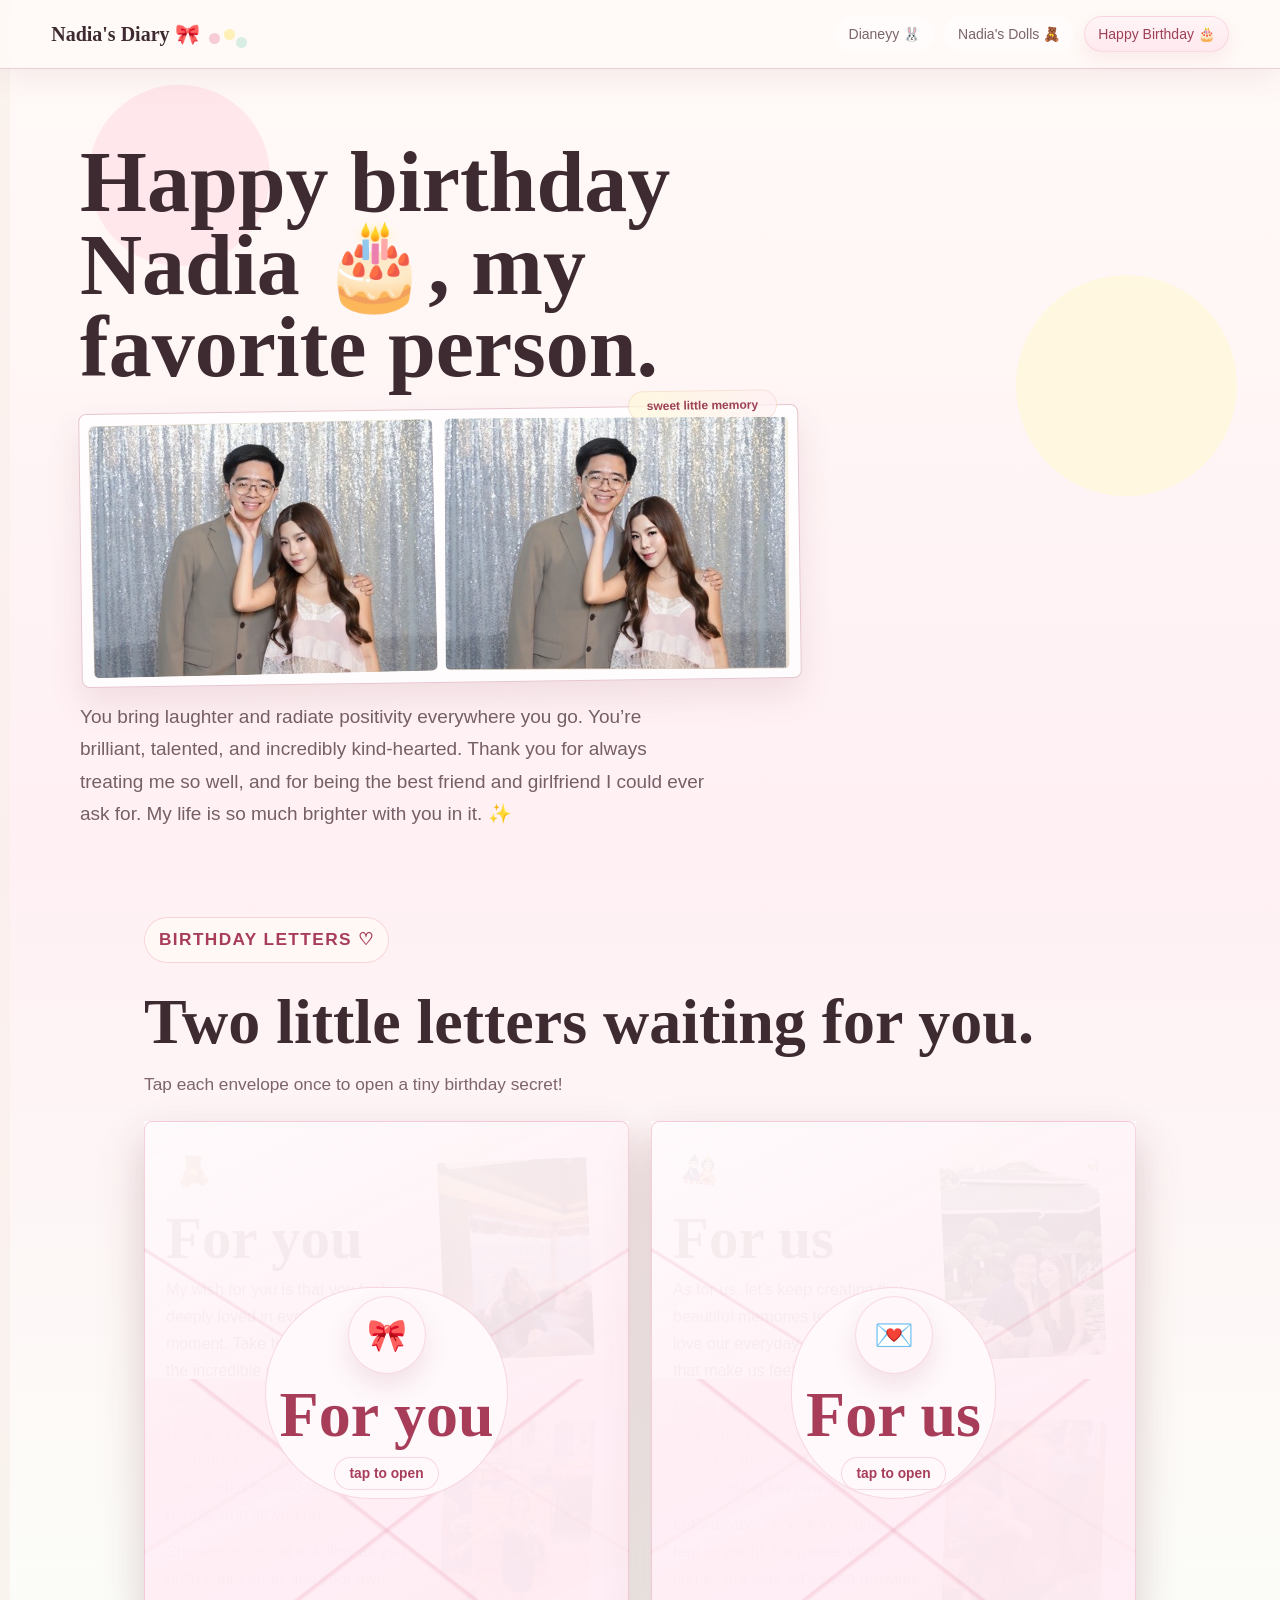
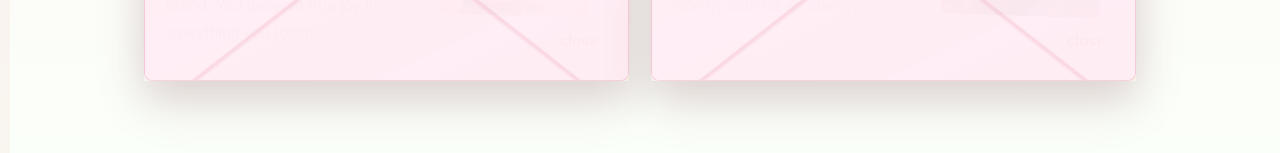
==== birthday-envelope-preview.html @ 78a22563 "Add envelope birthday layout" ====
<!doctype html>
<html lang="en">
  <head>
    <meta charset="utf-8" />
    <meta name="viewport" content="width=device-width, initial-scale=1" />
    <title>Happy Birthday</title>
    <link rel="stylesheet" href="./styles.css" />
    <link rel="stylesheet" href="./fluffy-preview.css" />
    <link rel="stylesheet" href="./birthday-envelope-preview.css" />
  </head>
  <body>
    <header class="site-header">
      <a class="brand" href="./index.html">Nadia's Diary 🎀</a>
      <nav aria-label="Main navigation">
        <a href="./index.html">Dianeyy 🐰</a>
        <a href="./collection.html">Nadia's Dolls 🧸</a>
        <a aria-current="page" href="./birthday-envelope-preview.html">Happy Birthday 🎂</a>
      </nav>
    </header>

    <main>
      <section class="birthday-hero">
        <p class="eyebrow"></p>
        <h1>Happy birthday Nadia 🎂, my favorite person.</h1>
        <figure class="hero-memory-strip">
          <img src="./assets/uploads/birthday-wedding-left.jpg" alt="A sweet photo memory together" />
          <img src="./assets/uploads/birthday-wedding-right.jpg" alt="A sweet photo memory together" />
        </figure>
        <p>You bring laughter and radiate positivity everywhere you go. You’re brilliant, talented, and incredibly kind-hearted. Thank you for always treating me so well, and for being the best friend and girlfriend I could ever ask for. My life is so much brighter with you in it. ✨</p>
      </section>

      <section class="envelope-stage" aria-label="Birthday letters">
        <div class="envelope-intro">
          <p class="eyebrow">Birthday letters ♡</p>
          <h2>Two little letters waiting for you.</h2>
          <p>Tap each envelope once to open a tiny birthday secret!</p>
        </div>

        <div class="envelope-grid">
          <div class="envelope-card">
            <button class="envelope-cover" type="button" aria-label="Open For you letter">
              <span class="envelope-cover-inner">
                <span class="wax-seal">🎀</span>
                <strong>For you</strong>
                <span>tap to open</span>
              </span>
            </button>
            <article class="wish-card">
              <div class="wish-text">
                <span class="wish-sticker soft-bear" aria-hidden="true">🧸</span>
                <h3>For you</h3>
                <p>My wish for you is that you feel deeply loved in every single moment. Take time to appreciate the incredible person you are, each and every day.</p>
                <p>Here’s to your vibrant health and strength. May you always be surrounded by kind-hearted people who lift you up.</p>
                <p>Success is bound to follow as you build your career and your own brand. You deserve true joy in everything you touch.</p>
              </div>
              <div class="wish-photos" aria-hidden="true">
                <figure class="polaroid tilt-a portrait-top">
                  <img src="./assets/uploads/birthday-solo-1.jpg" alt="Photo memory" loading="lazy" />
                  <figcaption></figcaption>
                </figure>
                <figure class="polaroid tilt-b portrait-top">
                  <img src="./assets/uploads/birthday-solo-2.png" alt="Photo memory" loading="lazy" />
                  <figcaption></figcaption>
                </figure>
              </div>
            </article>
            <button class="close-envelope" type="button">close</button>
          </div>

          <div class="envelope-card">
            <button class="envelope-cover" type="button" aria-label="Open For us letter">
              <span class="envelope-cover-inner">
                <span class="wax-seal">💌</span>
                <strong>For us</strong>
                <span>tap to open</span>
              </span>
            </button>
            <article class="wish-card">
              <div class="wish-text">
                <span class="wish-sticker tiny-dolls" aria-hidden="true">🎎</span>
                <h3>For us</h3>
                <p>As for us, let's keep creating tiny, beautiful memories together. I love our everyday conversations that make us feel right at home.</p>
                <p>I can't wait to cross continents by your side. Let's explore every corner of this world and never stop chasing fun new adventures.</p>
                <p>Let’s always choose love over any fear or doubt. No matter what comes our way, let's keep growing side by side for an eternity.</p>
              </div>
              <div class="wish-photos" aria-hidden="true">
                <figure class="polaroid tilt-a">
                  <img src="./assets/uploads/birthday-couple-1.jpg" alt="Photo memory" loading="lazy" />
                  <figcaption></figcaption>
                </figure>
                <figure class="polaroid tilt-b">
                  <img src="./assets/uploads/birthday-couple-2.jpg" alt="Photo memory" loading="lazy" />
                  <figcaption></figcaption>
                </figure>
              </div>
            </article>
            <button class="close-envelope" type="button">close</button>
          </div>
        </div>
      </section>
    </main>

    <script>
      document.querySelectorAll(".envelope-card").forEach((letter) => {
        letter.querySelector(".envelope-cover").addEventListener("click", () => {
          letter.classList.add("is-open");
        });
        letter.querySelector(".close-envelope").addEventListener("click", () => {
          letter.classList.remove("is-open");
        });
      });
    </script>
  </body>
</html>
---- styles.css ----
:root {
  --rose: #df7f91;
  --rose-dark: #9d4055;
  --blush: #fff0f3;
  --cream: #fffaf3;
  --mint: #d8eee5;
  --ink: #3e2b31;
  --muted: #7b646a;
  --line: #efd4dc;
  --shadow: 0 18px 55px rgba(128, 69, 82, 0.16);
}

* {
  box-sizing: border-box;
}

body {
  margin: 0;
  color: var(--ink);
  font-family: Georgia, "Times New Roman", serif;
  background:
    linear-gradient(90deg, rgba(216, 238, 229, 0.38) 0 14px, transparent 14px),
    linear-gradient(#fff8f1, #ffeef3 54%, #fffaf3);
  background-size: 28px 100%, 100% 100%;
}

a {
  color: inherit;
}

.site-header {
  position: sticky;
  top: 0;
  z-index: 5;
  display: flex;
  align-items: center;
  justify-content: space-between;
  gap: 20px;
  padding: 16px clamp(18px, 4vw, 52px);
  border-bottom: 1px solid rgba(239, 212, 220, 0.8);
  background: rgba(255, 250, 243, 0.88);
  backdrop-filter: blur(14px);
}

.brand {
  font-weight: 700;
  text-decoration: none;
  letter-spacing: 0;
}

nav {
  display: flex;
  flex-wrap: wrap;
  gap: 10px;
  justify-content: flex-end;
}

nav a {
  border-radius: 999px;
  padding: 9px 13px;
  color: var(--muted);
  text-decoration: none;
  font-family: Arial, sans-serif;
  font-size: 14px;
}

nav a[aria-current="page"] {
  background: var(--blush);
  color: var(--rose-dark);
}

main {
  width: min(1120px, calc(100% - 32px));
  margin: 0 auto;
}

.hero {
  min-height: calc(100vh - 73px);
  display: grid;
  grid-template-columns: minmax(0, 1fr) minmax(300px, 0.86fr);
  gap: clamp(28px, 6vw, 72px);
  align-items: center;
  padding: 52px 0 76px;
}

.hero-copy,
.page-intro,
.birthday-hero {
  max-width: 720px;
}

.eyebrow {
  margin: 0 0 12px;
  color: var(--rose-dark);
  font-family: Arial, sans-serif;
  font-size: 13px;
  font-weight: 700;
  letter-spacing: 0.08em;
  text-transform: uppercase;
}

.eyebrow:empty {
  display: none;
}

h1,
h2,
h3,
p {
  overflow-wrap: anywhere;
}

h1 {
  margin: 0;
  font-size: clamp(42px, 7vw, 86px);
  line-height: 0.96;
  letter-spacing: 0;
}

h2 {
  margin: 0;
  font-size: clamp(28px, 4vw, 46px);
  line-height: 1.05;
}

h3 {
  margin: 0 0 10px;
  font-size: 23px;
}

p {
  color: var(--muted);
  font-family: Arial, sans-serif;
  font-size: 17px;
  line-height: 1.7;
}

.hero-copy > p:not(.eyebrow),
.page-intro > p,
.birthday-hero > p {
  max-width: 630px;
  font-size: 19px;
}

.hero-actions,
.studio-actions,
.collection-tools {
  display: flex;
  flex-wrap: wrap;
  gap: 12px;
  align-items: center;
  margin-top: 28px;
}

.edit-toggle {
  margin-top: 18px;
}

.editor-area[hidden] {
  display: none;
}

.button,
button {
  display: inline-flex;
  min-height: 44px;
  align-items: center;
  justify-content: center;
  border: 1px solid var(--line);
  border-radius: 8px;
  padding: 10px 16px;
  cursor: pointer;
  font-family: Arial, sans-serif;
  font-size: 15px;
  font-weight: 700;
  text-decoration: none;
}

.primary {
  border-color: var(--rose);
  background: var(--rose);
  color: white;
}

.ghost {
  background: rgba(255, 255, 255, 0.62);
  color: var(--rose-dark);
}

.danger {
  background: #fff;
  color: #9b2f3d;
}

.shelf-scene {
  min-height: 520px;
  position: relative;
  border: 1px solid var(--line);
  border-radius: 8px;
  overflow: hidden;
  background:
    linear-gradient(rgba(255, 255, 255, 0.5), rgba(255, 240, 243, 0.7)),
    repeating-linear-gradient(0deg, transparent 0 31px, rgba(223, 127, 145, 0.12) 31px 32px),
    var(--cream);
  box-shadow: var(--shadow);
}

.hero-pov-frame {
  position: relative;
  align-self: center;
  padding: 12px;
  border: 1px solid rgba(239, 212, 220, 0.95);
  border-radius: 8px;
  background: rgba(255, 255, 255, 0.82);
  box-shadow: var(--shadow);
  transform: rotate(0.5deg);
}

.hero-pov-frame::before,
.hero-pov-frame::after {
  content: "";
  position: absolute;
  z-index: 1;
  width: 120px;
  height: 28px;
  border: 1px solid rgba(212, 154, 120, 0.18);
  border-radius: 7px;
  background: rgba(255, 248, 216, 0.8);
}

.hero-pov-frame::before {
  top: -12px;
  left: 11%;
  transform: rotate(-3deg);
}

.hero-pov-frame::after {
  right: 10%;
  bottom: -14px;
  transform: rotate(3deg);
}

.hero-pov-frame img {
  display: block;
  width: 100%;
  border-radius: 6px;
}

.paper-note {
  position: absolute;
  top: 44px;
  left: 38px;
  width: 160px;
  padding: 20px;
  border: 1px solid #efd7bf;
  border-radius: 4px;
  transform: rotate(-4deg);
  background: #fff8d8;
  box-shadow: 0 10px 24px rgba(104, 77, 44, 0.12);
}

.paper-note span,
.paper-note strong {
  display: block;
}

.paper-note span {
  color: var(--muted);
  font-family: Arial, sans-serif;
}

.paper-note strong {
  margin-top: 6px;
  font-size: 28px;
}

.shelf {
  position: absolute;
  right: 34px;
  bottom: 62px;
  left: 34px;
  height: 190px;
  border-bottom: 18px solid #d49a78;
}

.doll-shape {
  position: absolute;
  bottom: 18px;
  width: 116px;
  height: 146px;
  border: 2px solid rgba(62, 43, 49, 0.12);
  border-radius: 48% 48% 42% 42%;
  background: #fff;
  box-shadow: 0 12px 24px rgba(128, 69, 82, 0.12);
}

.doll-shape::before,
.doll-shape::after {
  content: "";
  position: absolute;
  background: var(--ink);
}

.doll-shape::before {
  top: 52px;
  left: 34px;
  width: 9px;
  height: 9px;
  border-radius: 50%;
  box-shadow: 38px 0 0 var(--ink);
}

.doll-shape::after {
  top: 78px;
  left: 48px;
  width: 21px;
  height: 10px;
  border-bottom: 3px solid var(--ink);
  border-radius: 50%;
  background: transparent;
}

.bunny {
  left: 16px;
  background: #fff3f6;
}

.bunny .ears,
.bunny::marker {
  display: none;
}

.bunny {
  --ear-color: #fff3f6;
}

.bunny::before {
  box-shadow: 38px 0 0 var(--ink), -8px -70px 0 22px var(--ear-color), 46px -70px 0 22px var(--ear-color);
}

.bear {
  left: 50%;
  transform: translateX(-50%);
  background: #f2ddc9;
}

.bear::before {
  box-shadow: 38px 0 0 var(--ink), -16px -40px 0 24px #f2ddc9, 54px -40px 0 24px #f2ddc9;
}

.cat {
  right: 16px;
  background: #e0f0e8;
}

.cat {
  clip-path: polygon(10% 20%, 24% 0, 40% 18%, 60% 18%, 76% 0, 90% 20%, 100% 100%, 0 100%);
}

.bio-section,
.studio,
.letter,
.wish-grid,
.preview-grid {
  margin: 0 0 52px;
}

.pov-memory-section {
  display: grid;
  grid-template-columns: minmax(0, 0.42fr) minmax(0, 0.58fr);
  gap: clamp(22px, 5vw, 46px);
  align-items: center;
  margin: 0 0 52px;
  padding: 34px 0 44px;
  border-top: 1px solid var(--line);
  border-bottom: 1px solid var(--line);
}

.pov-memory-copy h2 {
  max-width: 460px;
}

.pov-memory-copy p:not(.eyebrow) {
  max-width: 460px;
}

.pov-memory-frame {
  position: relative;
  margin: 0;
  padding: 10px;
  border: 1px solid rgba(239, 212, 220, 0.94);
  border-radius: 8px;
  background: rgba(255, 255, 255, 0.82);
  box-shadow: var(--shadow);
  transform: rotate(0.5deg);
}

.pov-memory-frame::before {
  content: "";
  position: absolute;
  top: -12px;
  left: 12%;
  width: 110px;
  height: 26px;
  border: 1px solid rgba(212, 154, 120, 0.18);
  border-radius: 7px;
  background: rgba(255, 248, 216, 0.78);
  transform: rotate(-3deg);
  z-index: 1;
}

.pov-memory-frame img {
  display: block;
  width: 100%;
  border-radius: 6px;
}

.photo-memories {
  margin: 0 0 42px;
}

.photo-grid {
  display: grid;
  grid-template-columns: repeat(12, minmax(0, 1fr));
  gap: 14px;
}

.photo-card {
  margin: 0;
  border: 1px solid var(--line);
  border-radius: 8px;
  overflow: hidden;
  background: rgba(255, 255, 255, 0.62);
  box-shadow: 0 12px 32px rgba(128, 69, 82, 0.09);
}

.photo-card img {
  display: block;
  width: 100%;
  height: 100%;
  object-fit: cover;
  aspect-ratio: 4 / 5;
}

.photo-card figcaption {
  padding: 10px 12px 12px;
  color: var(--muted);
  font-family: Arial, sans-serif;
  font-size: 13px;
  line-height: 1.5;
}

.photo-card:nth-child(1) {
  grid-column: span 7;
}

.photo-card:nth-child(2) {
  grid-column: span 5;
}

.photo-card:nth-child(3) {
  grid-column: span 5;
}

.photo-card:nth-child(4) {
  grid-column: span 7;
}

.bio-section {
  display: grid;
  grid-template-columns: 0.74fr 1.26fr;
  gap: 32px;
  align-items: start;
  padding: 30px 0 38px;
  border-top: 1px solid var(--line);
  border-bottom: 1px solid var(--line);
}

.bio-right {
  display: grid;
  gap: 16px;
}

.bio-photo {
  width: 100%;
  max-width: 520px;
  aspect-ratio: 16 / 10;
  object-fit: cover;
  object-position: center 35%;
  border-radius: 8px;
  border: 1px solid var(--line);
  box-shadow: 0 12px 32px rgba(128, 69, 82, 0.09);
  background: rgba(255, 255, 255, 0.62);
}

.nadia-notes-section {
  display: grid;
  grid-template-columns: minmax(0, 0.9fr) minmax(0, 1.1fr);
  gap: clamp(22px, 5vw, 52px);
  align-items: center;
  margin: 0 0 52px;
  padding: 38px 0;
  border-bottom: 1px solid var(--line);
}

.nadia-notes-copy h2 {
  max-width: 560px;
}

.nadia-notes-list {
  display: grid;
  gap: 10px;
  margin: 22px 0 0;
  padding: 0;
  list-style: none;
}

.nadia-notes-list li {
  position: relative;
  min-height: 44px;
  padding: 11px 14px 11px 42px;
  border: 1px solid rgba(239, 212, 220, 0.9);
  border-radius: 8px;
  color: var(--muted);
  background: rgba(255, 255, 255, 0.58);
  font-family: Arial, sans-serif;
  font-size: 15px;
  line-height: 1.5;
  box-shadow: 0 10px 24px rgba(128, 69, 82, 0.06);
}

.nadia-notes-list li::before {
  content: "♡";
  position: absolute;
  left: 14px;
  top: 10px;
  color: var(--rose-dark);
  font-family: Arial, sans-serif;
  font-size: 18px;
  font-weight: 700;
}

.scrapbook-photo {
  position: relative;
  margin: 0;
  overflow: hidden;
  border: 1px solid var(--line);
  border-radius: 8px;
  padding: 10px 10px 34px;
  background: rgba(255, 255, 255, 0.88);
  box-shadow: 0 14px 34px rgba(128, 69, 82, 0.12);
}

.scrapbook-photo::before {
  content: "";
  position: absolute;
  top: -10px;
  left: 28px;
  z-index: 1;
  width: 92px;
  height: 24px;
  border: 1px solid rgba(212, 154, 120, 0.2);
  border-radius: 6px;
  background: rgba(255, 248, 216, 0.76);
  transform: rotate(-3deg);
}

.scrapbook-photo:nth-child(2)::before {
  right: 30px;
  left: auto;
  transform: rotate(3deg);
}

.scrapbook-photo::after {
  content: "";
  position: absolute;
  inset: 10px 10px 34px;
  border: 1px solid rgba(255, 255, 255, 0.6);
  border-radius: 6px;
  pointer-events: none;
}

.scrapbook-photo img {
  display: block;
  width: 100%;
  height: calc(100% - 24px);
  object-fit: cover;
  border-radius: 6px;
}

.scrapbook-photo figcaption {
  display: grid;
  min-height: 24px;
  place-items: end start;
  color: var(--rose-dark);
  font-family: Arial, sans-serif;
  font-size: 12px;
  font-weight: 700;
  line-height: 1.2;
}

.snap-feature {
  min-height: 620px;
  transform: rotate(-0.8deg);
}

.snap-feature img {
  object-position: center 18%;
}

.nadia-feature-photo {
  max-width: 520px;
  justify-self: end;
}

.little-moments-section {
  margin: 0 0 52px;
  padding: 34px 0;
  border-bottom: 1px solid var(--line);
}

.little-moments-grid {
  display: grid;
  grid-template-columns: minmax(0, 1.2fr) minmax(0, 0.9fr) minmax(0, 0.9fr);
  gap: 16px;
  align-items: stretch;
}

.little-moments-grid .scrapbook-photo {
  min-height: 330px;
}

.snap-wide {
  transform: rotate(0.5deg);
}

.snap-wide img {
  object-position: center 38%;
}

.snap-portrait {
  transform: rotate(-1deg);
}

.snap-portrait img {
  object-position: center 24%;
}

.snap-soft {
  transform: rotate(1.2deg);
}

.snap-soft img {
  object-position: center 20%;
}

.preview-grid,
.wish-grid,
.doll-grid {
  display: grid;
  grid-template-columns: repeat(3, minmax(0, 1fr));
  gap: 18px;
}

.wish-grid {
  grid-template-columns: repeat(2, minmax(0, 1fr));
  align-items: stretch;
}

.preview-grid article,
.preview-link-card,
.wish-grid article,
.doll-card,
.studio-panel,
.preview-panel,
.letter {
  border: 1px solid var(--line);
  border-radius: 8px;
  background: rgba(255, 255, 255, 0.62);
  box-shadow: 0 12px 32px rgba(128, 69, 82, 0.09);
}

.preview-grid article,
.preview-link-card,
.wish-grid article,
.doll-card {
  padding: 22px;
}

.preview-link-card {
  display: block;
  color: inherit;
  text-decoration: none;
  transition: transform 160ms ease, box-shadow 160ms ease, border-color 160ms ease;
}

.preview-link-card:hover {
  border-color: rgba(223, 127, 145, 0.54);
  box-shadow: 0 18px 42px rgba(128, 69, 82, 0.14);
  transform: translateY(-3px);
}

.preview-link-card:focus-visible {
  outline: 3px solid rgba(223, 127, 145, 0.36);
  outline-offset: 3px;
}

.wish-card {
  position: relative;
  display: grid;
  grid-template-columns: minmax(0, 1.15fr) minmax(0, 0.85fr);
  gap: 16px;
  overflow: hidden;
  background:
    radial-gradient(circle at 16px 18px, rgba(223, 127, 145, 0.14) 0 5px, transparent 6px),
    radial-gradient(circle at 48px 50px, rgba(216, 238, 229, 0.45) 0 5px, transparent 6px),
    linear-gradient(180deg, rgba(255, 240, 243, 0.68), rgba(255, 255, 255, 0.7)),
    rgba(255, 255, 255, 0.62);
  background-size: 82px 82px, 82px 82px, 100% 100%;
}

.wish-card::after {
  content: "";
  position: absolute;
  right: -28px;
  bottom: -34px;
  width: 140px;
  height: 140px;
  border: 1px solid rgba(223, 127, 145, 0.2);
  border-radius: 50%;
  background: rgba(255, 248, 216, 0.36);
  pointer-events: none;
}

.wish-text {
  position: relative;
  z-index: 1;
}

.wish-sticker {
  display: inline-grid;
  place-items: center;
  width: 54px;
  height: 54px;
  margin-bottom: 14px;
  border: 1px solid rgba(223, 127, 145, 0.22);
  border-radius: 50%;
  background:
    linear-gradient(145deg, rgba(255, 250, 243, 0.96), rgba(255, 240, 243, 0.9));
  box-shadow: 0 10px 26px rgba(128, 69, 82, 0.12);
  font-size: 29px;
  line-height: 1;
}

.wish-sticker.soft-bear {
  transform: rotate(-5deg);
}

.wish-sticker.tiny-dolls {
  background:
    linear-gradient(145deg, rgba(216, 238, 229, 0.78), rgba(255, 250, 243, 0.96));
  transform: rotate(5deg);
}

.wish-text h2 {
  margin-bottom: 10px;
}

.wish-text p {
  margin: 0 0 10px;
  font-size: 15px;
}

.wish-photos {
  display: grid;
  grid-template-columns: 1fr;
  align-content: start;
  justify-items: center;
  gap: 10px;
  padding-top: 6px;
}

.polaroid {
  position: relative;
  width: min(240px, 100%);
  margin: 0;
  padding: 10px 10px 14px;
  border: 1px solid rgba(62, 43, 49, 0.12);
  border-radius: 8px;
  background: rgba(255, 255, 255, 0.92);
  box-shadow: 0 14px 32px rgba(128, 69, 82, 0.16);
}

.polaroid::before {
  content: "";
  position: absolute;
  top: -10px;
  left: 22px;
  width: 86px;
  height: 22px;
  border: 1px solid rgba(212, 154, 120, 0.22);
  border-radius: 6px;
  background: rgba(255, 248, 216, 0.7);
  transform: rotate(-4deg);
}

.polaroid img {
  display: block;
  width: 100%;
  aspect-ratio: 4 / 5;
  object-fit: cover;
  object-position: center center;
  border-radius: 6px;
}

.polaroid.portrait-top img {
  object-fit: contain;
  object-position: center center;
  background:
    linear-gradient(180deg, rgba(255, 240, 243, 0.72), rgba(255, 250, 243, 0.88)),
    var(--cream);
}

.polaroid figcaption {
  min-height: 14px;
  margin-top: 10px;
  color: rgba(123, 100, 106, 0.95);
  font-family: Arial, sans-serif;
  font-size: 12px;
  line-height: 1.45;
}

.polaroid.tilt-a {
  transform: rotate(-2.5deg);
}

.polaroid.tilt-b {
  transform: rotate(2deg);
}

.card-icon {
  display: inline-flex;
  margin-bottom: 18px;
  color: var(--rose-dark);
  font-family: Arial, sans-serif;
  font-weight: 800;
}

.page-intro,
.birthday-hero {
  padding: 72px 0 42px;
}

.hero-memory-strip {
  position: relative;
  display: grid;
  grid-template-columns: repeat(2, minmax(0, 1fr));
  gap: 10px;
  width: min(720px, 100%);
  margin: 20px 0 16px;
  padding: 10px;
  border: 1px solid rgba(239, 212, 220, 0.95);
  border-radius: 8px;
  background: rgba(255, 255, 255, 0.76);
  box-shadow: 0 16px 36px rgba(128, 69, 82, 0.12);
  transform: rotate(-0.8deg);
}

.hero-memory-strip::before {
  content: "sweet little memory";
  position: absolute;
  right: 20px;
  top: -16px;
  padding: 7px 18px;
  border: 1px solid rgba(212, 154, 120, 0.2);
  border-radius: 999px;
  color: var(--rose-dark);
  background: rgba(255, 248, 216, 0.86);
  font-family: Arial, sans-serif;
  font-size: 12px;
  font-weight: 700;
}

.hero-memory-strip img {
  display: block;
  width: 100%;
  aspect-ratio: 465 / 340;
  height: auto;
  object-fit: cover;
  object-position: center center;
  border-radius: 6px;
}

.hero-memory-strip img:first-child {
  transform: rotate(-0.5deg);
}

.hero-memory-strip img:last-child {
  transform: rotate(0.5deg);
}

.birthday-hero-preview {
  position: relative;
}

.birthday-hero-preview::after {
  content: "";
  display: block;
  width: min(680px, 100%);
  height: 1px;
  margin-top: 30px;
  background: linear-gradient(90deg, transparent, rgba(157, 64, 85, 0.36), transparent);
}

.letter-wish-grid {
  grid-template-columns: repeat(2, minmax(0, 1fr));
  align-items: start;
}

.letter-card {
  min-height: 360px;
  padding: 0;
  overflow: hidden;
  background:
    linear-gradient(135deg, rgba(255, 250, 243, 0.96), rgba(255, 240, 243, 0.9)),
    #fff;
}

.letter-card::after {
  display: none;
}

.letter-cover {
  position: relative;
  display: grid;
  width: 100%;
  min-height: 360px;
  place-items: center;
  gap: 8px;
  border: 0;
  border-radius: 0;
  padding: 38px 24px;
  color: var(--ink);
  background:
    linear-gradient(32deg, transparent 49.5%, rgba(223, 127, 145, 0.22) 50%, transparent 50.5%),
    linear-gradient(148deg, transparent 49.5%, rgba(223, 127, 145, 0.22) 50%, transparent 50.5%),
    linear-gradient(180deg, rgba(255, 248, 216, 0.55), rgba(255, 255, 255, 0.75)),
    rgba(255, 255, 255, 0.64);
  box-shadow: inset 0 0 0 1px rgba(239, 212, 220, 0.8);
  text-align: center;
}

.letter-cover::before,
.letter-cover::after {
  content: "";
  position: absolute;
  pointer-events: none;
}

.letter-cover::before {
  inset: 24px;
  border: 1px solid rgba(157, 64, 85, 0.18);
  border-radius: 8px;
}

.letter-cover::after {
  right: 18px;
  bottom: 18px;
  width: 92px;
  height: 92px;
  border-radius: 50%;
  background: rgba(216, 238, 229, 0.5);
  box-shadow: -48px -214px 0 -30px rgba(223, 127, 145, 0.18);
}

.letter-seal {
  position: relative;
  z-index: 1;
  display: grid;
  width: 76px;
  height: 76px;
  place-items: center;
  border: 1px solid rgba(157, 64, 85, 0.18);
  border-radius: 50%;
  background: rgba(255, 240, 243, 0.96);
  box-shadow: 0 14px 30px rgba(128, 69, 82, 0.14);
  font-size: 38px;
}

.letter-cover-title {
  position: relative;
  z-index: 1;
  font-family: Georgia, "Times New Roman", serif;
  font-size: clamp(34px, 5vw, 52px);
  font-weight: 700;
  line-height: 1;
}

.letter-cover-subtitle {
  position: relative;
  z-index: 1;
  color: var(--rose-dark);
  font-family: Arial, sans-serif;
  font-size: 12px;
  font-weight: 700;
  text-transform: uppercase;
}

.letter-card.is-open .letter-cover {
  min-height: 112px;
  padding: 22px 20px;
  border-bottom: 1px solid rgba(239, 212, 220, 0.9);
}

.letter-card.is-open .letter-cover::before,
.letter-card.is-open .letter-cover::after,
.letter-card.is-open .letter-cover-subtitle {
  display: none;
}

.letter-card.is-open .letter-seal {
  width: 52px;
  height: 52px;
  font-size: 28px;
}

.letter-card.is-open .letter-cover-title {
  font-size: 28px;
}

.letter-inside {
  display: grid;
  grid-template-columns: minmax(0, 1.08fr) minmax(0, 0.92fr);
  gap: 16px;
  padding: 24px;
  background:
    linear-gradient(90deg, rgba(216, 238, 229, 0.22) 0 12px, transparent 12px),
    linear-gradient(180deg, rgba(255, 255, 255, 0.78), rgba(255, 250, 243, 0.84));
  background-size: 24px 100%, 100% 100%;
}

.letter-inside[hidden] {
  display: none;
}

.studio {
  display: grid;
  grid-template-columns: minmax(0, 1.18fr) minmax(280px, 0.82fr);
  gap: 18px;
}

.studio-panel,
.preview-panel {
  padding: 24px;
}

label {
  display: grid;
  gap: 8px;
  margin-top: 16px;
  color: var(--rose-dark);
  font-family: Arial, sans-serif;
  font-size: 14px;
  font-weight: 700;
}

input,
textarea {
  width: 100%;
  border: 1px solid var(--line);
  border-radius: 8px;
  padding: 12px 13px;
  color: var(--ink);
  background: #fff;
  font: 15px Arial, sans-serif;
}

textarea {
  resize: vertical;
}

.field-row {
  display: grid;
  grid-template-columns: 1fr 1fr;
  gap: 12px;
}

.photo-preview,
.doll-photo {
  display: grid;
  place-items: center;
  overflow: hidden;
  border: 1px dashed #e3b7c2;
  border-radius: 8px;
  background:
    linear-gradient(135deg, rgba(255, 240, 243, 0.8), rgba(216, 238, 229, 0.62)),
    #fff;
}

.photo-preview {
  min-height: 330px;
}

.photo-preview span,
.doll-photo span {
  color: var(--muted);
  font-family: Arial, sans-serif;
  font-weight: 700;
}

.photo-preview img,
.doll-photo img {
  width: 100%;
  height: 100%;
  object-fit: cover;
}

.collection-tools {
  margin-bottom: 42px;
}

.file-button input {
  display: none;
}

.section-heading {
  margin-bottom: 18px;
}

.doll-card {
  display: grid;
  gap: 14px;
}

.doll-photo {
  aspect-ratio: 1;
}

.doll-card h3 {
  margin-bottom: 0;
}

.doll-card p {
  margin: 0;
  font-size: 15px;
}

.doll-preview-hero {
  max-width: 780px;
}

.cabinet-hero {
  max-width: 850px;
}

.cabinet-hero h1 {
  max-width: 760px;
}

.cabinet-hero-photo {
  position: relative;
  width: min(680px, 100%);
  margin: 22px 0 0;
  padding: 10px;
  border: 1px solid rgba(239, 212, 220, 0.95);
  border-radius: 8px;
  background: rgba(255, 255, 255, 0.82);
  box-shadow: var(--shadow);
  transform: rotate(-0.4deg);
}

.cabinet-hero-photo::before {
  content: "";
  position: absolute;
  top: -12px;
  left: 42px;
  width: 112px;
  height: 26px;
  border: 1px solid rgba(212, 154, 120, 0.18);
  border-radius: 7px;
  background: rgba(255, 248, 216, 0.82);
  transform: rotate(-3deg);
  z-index: 1;
}

.cabinet-hero-photo img {
  display: block;
  width: 100%;
  aspect-ratio: 16 / 9;
  object-fit: cover;
  object-position: center 72%;
  border-radius: 6px;
}

.doll-studio-preview {
  display: grid;
  grid-template-columns: 1fr;
  gap: 22px;
  align-items: start;
  margin: 48px 0;
  padding: 26px;
  border: 1px solid var(--line);
  border-radius: 8px;
  background:
    linear-gradient(90deg, rgba(216, 238, 229, 0.24) 0 16px, transparent 16px),
    linear-gradient(180deg, rgba(255, 255, 255, 0.72), rgba(255, 240, 243, 0.56));
  background-size: 32px 100%, 100% 100%;
  box-shadow: var(--shadow);
}

.drawer-editor {
  max-width: 860px;
  margin-right: auto;
  margin-left: auto;
}

.drawer-editor-cover {
  position: relative;
  display: grid;
  width: 100%;
  min-height: 140px;
  grid-template-columns: auto minmax(0, 1fr);
  gap: 10px 16px;
  align-items: center;
  border: 1px solid rgba(223, 127, 145, 0.22);
  border-radius: 8px;
  padding: 24px 28px;
  color: var(--ink);
  background:
    linear-gradient(135deg, rgba(255, 248, 216, 0.62), rgba(255, 240, 243, 0.8)),
    rgba(255, 255, 255, 0.72);
  box-shadow: 0 14px 30px rgba(128, 69, 82, 0.09);
  text-align: left;
}

.drawer-editor-cover::after {
  content: "";
  position: absolute;
  right: 24px;
  top: 50%;
  width: 68px;
  height: 10px;
  border-radius: 999px;
  background: rgba(157, 64, 85, 0.18);
  transform: translateY(-50%);
}

.drawer-editor-cover span {
  display: grid;
  width: 54px;
  height: 54px;
  place-items: center;
  border: 1px solid rgba(223, 127, 145, 0.2);
  border-radius: 50%;
  background: rgba(255, 255, 255, 0.72);
  font-size: 26px;
}

.drawer-editor-cover strong,
.drawer-editor-cover small {
  position: relative;
  z-index: 1;
  grid-column: 2;
}

.drawer-editor-cover strong {
  align-self: end;
  font-family: Georgia, "Times New Roman", serif;
  font-size: clamp(25px, 4vw, 38px);
  line-height: 1;
}

.drawer-editor-cover small {
  align-self: start;
  color: var(--muted);
  font-family: Arial, sans-serif;
  font-size: 14px;
  line-height: 1.5;
}

.drawer-editor-cover[aria-expanded="true"] {
  border-bottom-right-radius: 0;
  border-bottom-left-radius: 0;
}

.preview-doll-form {
  display: grid;
  gap: 2px;
  padding-top: 8px;
}

.preview-doll-form[hidden] {
  display: none;
}

.doll-keepsake-grid {
  position: relative;
  align-items: start;
  padding: 18px;
  border: 1px solid rgba(239, 212, 220, 0.9);
  border-radius: 8px;
  background:
    linear-gradient(180deg, rgba(212, 154, 120, 0.16) 0 13px, transparent 13px 31px),
    linear-gradient(90deg, rgba(216, 238, 229, 0.24) 0 16px, transparent 16px),
    rgba(255, 250, 243, 0.62);
  background-size: 100% 156px, 32px 100%, 100% 100%;
  box-shadow: var(--shadow);
}

.doll-keepsake-card {
  position: relative;
  overflow: hidden;
  padding: 0;
  border: 1px solid rgba(212, 154, 120, 0.28);
  border-radius: 8px;
  background:
    linear-gradient(180deg, rgba(255, 255, 255, 0.72), rgba(255, 240, 243, 0.62)),
    rgba(255, 255, 255, 0.74);
  box-shadow:
    inset 0 -12px 0 rgba(212, 154, 120, 0.13),
    0 12px 32px rgba(128, 69, 82, 0.09);
}

.doll-keepsake-card::before {
  content: "";
  position: absolute;
  inset: 10px;
  border: 1px solid rgba(255, 255, 255, 0.7);
  border-radius: 6px;
  pointer-events: none;
  z-index: 2;
}

.doll-cover {
  position: relative;
  display: grid;
  width: 100%;
  min-height: 265px;
  place-items: center;
  gap: 8px;
  border: 0;
  border-radius: 0;
  padding: 28px 18px;
  color: var(--ink);
  background:
    linear-gradient(90deg, rgba(255, 255, 255, 0.42), transparent 18%, transparent 82%, rgba(157, 64, 85, 0.08)),
    linear-gradient(180deg, rgba(255, 250, 243, 0.94), rgba(255, 240, 243, 0.9));
  text-align: center;
  transition: min-height 180ms ease, background 180ms ease;
}

.doll-cover::before {
  content: "";
  position: absolute;
  inset: 0 50% 0 auto;
  width: 1px;
  border: 0;
  background: rgba(157, 64, 85, 0.16);
  border-radius: 0;
  pointer-events: none;
}

.doll-cover::after {
  content: "";
  position: absolute;
  right: 16px;
  top: 50%;
  width: 10px;
  height: 38px;
  border-radius: 999px;
  background: rgba(157, 64, 85, 0.22);
  transform: translateY(-50%);
  pointer-events: none;
}

.doll-cover-bow {
  position: relative;
  z-index: 1;
  display: grid;
  width: 68px;
  height: 68px;
  place-items: center;
  border: 1px solid rgba(223, 127, 145, 0.24);
  border-radius: 50%;
  background: rgba(255, 255, 255, 0.82);
  box-shadow: 0 12px 28px rgba(128, 69, 82, 0.14);
  font-size: 34px;
}

.doll-cover-title {
  position: relative;
  z-index: 1;
  font-family: Georgia, "Times New Roman", serif;
  font-size: 34px;
  font-weight: 700;
  line-height: 1;
}

.doll-cover-tag,
.doll-personality {
  position: relative;
  z-index: 1;
  display: inline-flex;
  width: fit-content;
  max-width: 100%;
  border: 1px solid rgba(223, 127, 145, 0.22);
  border-radius: 999px;
  padding: 6px 10px;
  color: var(--rose-dark);
  background: rgba(255, 255, 255, 0.72);
  font-family: Arial, sans-serif;
  font-size: 12px;
  font-weight: 700;
}

.doll-keepsake-card.is-open .doll-cover {
  min-height: 88px;
  padding: 18px;
  border-bottom: 1px solid rgba(239, 212, 220, 0.92);
  background:
    linear-gradient(90deg, rgba(255, 255, 255, 0.55), transparent),
    rgba(255, 248, 216, 0.72);
}

.doll-keepsake-card.is-open .doll-cover::after,
.doll-keepsake-card.is-open .doll-cover-tag {
  display: none;
}

.doll-keepsake-card.is-open .doll-cover-bow {
  width: 48px;
  height: 48px;
  font-size: 25px;
}

.doll-keepsake-card.is-open .doll-cover-title {
  font-size: 26px;
}

.doll-keepsake-inside {
  display: grid;
  gap: 14px;
  padding: 18px;
  background:
    linear-gradient(180deg, transparent calc(100% - 14px), rgba(212, 154, 120, 0.16) calc(100% - 14px)),
    rgba(255, 255, 255, 0.42);
}

.doll-keepsake-inside[hidden] {
  display: none;
}

.doll-personality {
  margin-bottom: 10px;
  background: rgba(255, 240, 243, 0.78);
}

.letter {
  max-width: 820px;
  padding: clamp(24px, 5vw, 48px);
}

.letter p {
  color: var(--ink);
  font-size: 18px;
}

footer {
  width: min(1120px, calc(100% - 32px));
  margin: 52px auto 0;
  padding: 28px 0 42px;
  border-top: 1px solid var(--line);
  color: var(--muted);
  font-family: Arial, sans-serif;
  font-size: 14px;
}

footer:empty {
  display: none;
}

@media (max-width: 820px) {
  .site-header,
  .hero,
  .pov-memory-section,
  .bio-section,
  .nadia-notes-section,
  .studio,
  .doll-studio-preview {
    grid-template-columns: 1fr;
  }

  .site-header {
    display: grid;
    justify-items: start;
  }

  nav {
    justify-content: flex-start;
  }

  .hero {
    min-height: auto;
    padding-top: 38px;
    gap: 26px;
  }

  .hero-pov-frame {
    padding: 8px;
    transform: rotate(0);
  }

  .hero-pov-frame::before,
  .hero-pov-frame::after {
    width: 86px;
    height: 22px;
  }

  .shelf-scene {
    min-height: 430px;
  }

  .preview-grid,
  .wish-grid:not(.letter-wish-grid),
  .doll-grid {
    grid-template-columns: 1fr;
  }

  .letter-wish-grid {
    grid-template-columns: 1fr;
  }

  .photo-grid {
    grid-template-columns: 1fr;
  }

  .photo-card:nth-child(1),
  .photo-card:nth-child(2),
  .photo-card:nth-child(3),
  .photo-card:nth-child(4) {
    grid-column: auto;
  }

  .bio-photo {
    max-width: 100%;
  }

  .nadia-feature-photo {
    max-width: 100%;
    justify-self: stretch;
  }

  .nadia-notes-section {
    gap: 24px;
    padding-top: 30px;
  }

  .little-moments-section {
    padding-top: 26px;
  }

  .little-moments-grid {
    grid-template-columns: 1fr;
  }

  .snap-feature,
  .snap-wide,
  .snap-portrait,
  .snap-soft {
    min-height: 250px;
  }

  .snap-feature {
    min-height: 520px;
  }

  .snap-wide {
    min-height: 260px;
  }

  .snap-soft {
    min-height: 320px;
  }

  .field-row {
    grid-template-columns: 1fr;
  }

  .wish-card {
    grid-template-columns: 1fr;
  }

  .letter-inside {
    grid-template-columns: 1fr;
  }

  .wish-photos {
    padding-top: 0;
    grid-template-columns: 1fr;
    justify-items: stretch;
  }

  .polaroid {
    width: 100%;
  }

  h1 {
    font-size: clamp(38px, 13vw, 58px);
  }

  .hero-memory-strip {
    margin-top: 18px;
    gap: 7px;
    padding: 7px;
  }

}

@media (max-width: 520px) {
  main {
    width: min(100% - 20px, 1120px);
  }

  .site-header {
    gap: 12px;
    padding: 14px 12px;
  }

  nav {
    gap: 7px;
  }

  nav a {
    padding: 8px 10px;
    font-size: 13px;
  }

  .hero {
    padding-top: 28px;
  }

  .hero-actions {
    align-items: stretch;
  }

  .hero-actions .button {
    flex: 1 1 100%;
  }

  .snap-feature {
    min-height: 460px;
  }

  .little-moments-grid .scrapbook-photo {
    min-height: 300px;
  }

  .letter-cover {
    min-height: 300px;
  }

  .letter-inside {
    padding: 18px;
  }

  .doll-studio-preview {
    padding: 18px;
  }

  .doll-keepsake-grid {
    padding: 12px;
  }
}
---- fluffy-preview.css ----
body {
  background:
    radial-gradient(circle at 14% 10%, rgba(255, 224, 232, 0.7) 0 90px, transparent 91px),
    radial-gradient(circle at 88% 22%, rgba(255, 248, 216, 0.72) 0 110px, transparent 111px),
    linear-gradient(90deg, rgba(248, 238, 232, 0.58) 0 10px, transparent 10px 30px),
    linear-gradient(180deg, #fffaf7, #fff0f4 48%, #fbfff9);
}

.site-header {
  border-bottom-color: rgba(228, 191, 201, 0.74);
  background: rgba(255, 250, 247, 0.86);
  box-shadow: 0 10px 32px rgba(128, 69, 82, 0.08);
}

.brand {
  position: relative;
  font-size: 20px;
}

.brand::after {
  content: "";
  position: absolute;
  right: -20px;
  bottom: 2px;
  width: 11px;
  height: 11px;
  border-radius: 50%;
  background: #f6ccd7;
  box-shadow: 15px -4px 0 #fff0b8, 27px 4px 0 #d8eee5;
}

nav a {
  border: 1px solid transparent;
  background: rgba(255, 255, 255, 0.46);
}

nav a[aria-current="page"] {
  border-color: rgba(223, 127, 145, 0.2);
  background: linear-gradient(180deg, #fff4f7, #ffe9ef);
  box-shadow: 0 8px 18px rgba(223, 127, 145, 0.12);
}

.hero {
  gap: clamp(26px, 5vw, 54px);
}

.hero-copy {
  position: relative;
  padding-top: 10px;
}

h1 {
  text-wrap: balance;
}

.hero-copy > p:not(.eyebrow),
.page-intro > p,
.birthday-hero > p {
  color: #765f66;
}

.button {
  border-radius: 999px;
}

.primary {
  background: linear-gradient(135deg, #de7890, #c95d78);
  box-shadow: 0 12px 24px rgba(201, 93, 120, 0.22);
}

.ghost {
  background: rgba(255, 255, 255, 0.72);
}

.hero-pov-frame,
.pov-memory-frame,
.hero-memory-strip,
.scrapbook-photo,
.doll-keepsake-card,
.wish-card,
.preview-link-card,
.photo-card,
.bio-photo {
  border-color: rgba(228, 191, 201, 0.9);
  box-shadow:
    0 16px 34px rgba(128, 69, 82, 0.12),
    inset 0 0 0 1px rgba(255, 255, 255, 0.58);
}

.hero-pov-frame {
  padding: 14px;
  background:
    linear-gradient(180deg, rgba(255, 255, 255, 0.9), rgba(255, 244, 247, 0.82));
}

.hero-pov-frame::before,
.hero-pov-frame::after,
.scrapbook-photo::before,
.polaroid::before,
.hero-memory-strip::before {
  background:
    linear-gradient(90deg, rgba(255, 248, 216, 0.72), rgba(255, 240, 243, 0.72));
}

.bio-section,
.nadia-notes-section,
.pov-memory-section {
  border-color: rgba(228, 191, 201, 0.72);
}

.nadia-notes-section,
.preview-grid {
  position: relative;
}

.nadia-notes-section::after {
  content: "";
  position: absolute;
  top: 86px;
  right: 8%;
  width: 112px;
  height: 112px;
  border-radius: 50%;
  background:
    radial-gradient(circle at 28% 28%, #ffe1ea 0 13px, transparent 14px),
    radial-gradient(circle at 68% 24%, #fff1b8 0 11px, transparent 12px),
    radial-gradient(circle at 50% 68%, #d8eee5 0 12px, transparent 13px);
  opacity: 0.72;
  pointer-events: none;
}

.nadia-notes-copy {
  position: relative;
  z-index: 1;
}

.nadia-notes-copy .eyebrow {
  display: inline-flex;
  align-items: center;
  border: 1px solid rgba(223, 127, 145, 0.18);
  border-radius: 999px;
  padding: 7px 13px;
  background: rgba(255, 255, 255, 0.58);
}

.bio-section {
  position: relative;
}

.bio-section::before {
  content: "♡";
  position: absolute;
  top: -19px;
  left: 28px;
  display: grid;
  width: 38px;
  height: 38px;
  place-items: center;
  border: 1px solid rgba(223, 127, 145, 0.18);
  border-radius: 50%;
  color: var(--rose-dark);
  background: #fff8fb;
  font-family: Arial, sans-serif;
  font-size: 20px;
}

.nadia-notes-list li {
  border-color: rgba(228, 191, 201, 0.8);
  background:
    linear-gradient(90deg, rgba(255, 240, 243, 0.54), rgba(255, 255, 255, 0.66));
}

.nadia-notes-list li::before {
  content: "♡";
}

.scrapbook-collage {
  gap: 16px;
}

.scrapbook-photo figcaption {
  color: #a2475b;
}

.preview-link-card {
  position: relative;
  min-height: 182px;
  background:
    linear-gradient(180deg, rgba(255, 255, 255, 0.88), rgba(255, 240, 243, 0.58));
  overflow: hidden;
}

.preview-link-card::before {
  content: "";
  position: absolute;
  top: 18px;
  right: 20px;
  width: 52px;
  height: 52px;
  border-radius: 50%;
  background:
    radial-gradient(circle at 26% 32%, rgba(255, 225, 234, 0.95) 0 9px, transparent 10px),
    radial-gradient(circle at 70% 28%, rgba(255, 241, 184, 0.95) 0 8px, transparent 9px),
    radial-gradient(circle at 54% 72%, rgba(216, 238, 229, 0.95) 0 8px, transparent 9px);
  opacity: 0.9;
}

.preview-link-card::after {
  content: "";
  position: absolute;
  left: 22px;
  bottom: 0;
  width: 96px;
  height: 8px;
  border-radius: 999px 999px 0 0;
  background: linear-gradient(90deg, #df7f91, #fff0b8, #d8eee5);
  opacity: 0.68;
}

.preview-link-card .card-icon {
  position: relative;
  z-index: 1;
  border: 1px solid rgba(223, 127, 145, 0.18);
  border-radius: 999px;
  padding: 5px 9px;
  background: rgba(255, 255, 255, 0.66);
}

.preview-link-card h3,
.preview-link-card p {
  position: relative;
  z-index: 1;
}

.preview-link-card h3::after,
.wish-text h2::after,
.section-heading h2::after {
  content: "";
  display: block;
  width: 44px;
  height: 2px;
  margin-top: 10px;
  border-radius: 999px;
  background: linear-gradient(90deg, #df7f91, #fff0b8);
}

.doll-keepsake-grid {
  background:
    linear-gradient(180deg, rgba(212, 154, 120, 0.14) 0 12px, transparent 12px 31px),
    linear-gradient(90deg, rgba(255, 240, 243, 0.52) 0 16px, transparent 16px),
    rgba(255, 250, 247, 0.7);
}

.doll-cover {
  background:
    linear-gradient(90deg, rgba(255, 255, 255, 0.5), transparent 20%, transparent 80%, rgba(157, 64, 85, 0.08)),
    linear-gradient(180deg, #fff8f3, #ffeef4);
}

.letter-cover {
  background:
    linear-gradient(32deg, transparent 49.5%, rgba(223, 127, 145, 0.18) 50%, transparent 50.5%),
    linear-gradient(148deg, transparent 49.5%, rgba(223, 127, 145, 0.18) 50%, transparent 50.5%),
    linear-gradient(180deg, rgba(255, 248, 216, 0.65), rgba(255, 240, 243, 0.75));
}

footer {
  color: #8b6972;
}
---- birthday-envelope-preview.css ----
.envelope-stage {
  padding: 26px clamp(18px, 5vw, 76px) 72px;
}

.envelope-intro {
  max-width: 1120px;
  margin: 0 auto 22px;
}

.envelope-intro .eyebrow {
  display: inline-flex;
  align-items: center;
  gap: 8px;
  padding: 8px 14px;
  border: 1px solid rgba(226, 126, 154, 0.28);
  border-radius: 999px;
  background: rgba(255, 250, 244, 0.76);
  color: #a83d5a;
}

.envelope-intro h2 {
  margin: 16px 0 8px;
  font-size: clamp(2rem, 5vw, 4rem);
  line-height: 0.98;
}

.envelope-intro p {
  max-width: 660px;
  color: #7d646d;
  font-size: 1.08rem;
  line-height: 1.6;
}

.envelope-grid {
  display: grid;
  grid-template-columns: repeat(2, minmax(0, 1fr));
  gap: 22px;
  max-width: 1120px;
  margin: 0 auto;
}

.envelope-card {
  position: relative;
  min-height: 0;
  display: grid;
}

.envelope-card .wish-card {
  min-height: 560px;
  height: auto;
  padding: 22px;
  background:
    linear-gradient(180deg, rgba(255, 255, 255, 0.76), rgba(255, 255, 255, 0.72)),
    rgba(255, 255, 255, 0.62);
}

.envelope-card .wish-text h3 {
  font-size: clamp(2.4rem, 4.6vw, 4rem);
  line-height: 0.96;
}

.envelope-card .wish-text p {
  font-size: 16px;
  line-height: 1.68;
}

.envelope-card .polaroid figcaption {
  font-size: 13px;
}

.envelope-cover {
  position: absolute;
  inset: 0;
  z-index: 5;
  display: grid;
  place-items: center;
  border: 1px solid rgba(226, 126, 154, 0.3);
  border-radius: 8px;
  background:
    linear-gradient(32deg, transparent 49.7%, rgba(226, 126, 154, 0.18) 50%, transparent 50.4%),
    linear-gradient(-32deg, transparent 49.7%, rgba(226, 126, 154, 0.18) 50%, transparent 50.4%),
    linear-gradient(155deg, rgba(255, 250, 251, 0.96), rgba(255, 229, 238, 0.92));
  box-shadow: 0 22px 52px rgba(107, 59, 72, 0.13);
  color: #412a34;
  cursor: pointer;
  overflow: hidden;
  transition: transform 0.62s ease, opacity 0.42s ease;
}

.envelope-cover::before {
  content: "";
  position: absolute;
  left: 0;
  right: 0;
  bottom: -1px;
  height: 54%;
  background:
    linear-gradient(142deg, transparent 49.5%, rgba(226, 126, 154, 0.22) 50%, transparent 50.8%),
    linear-gradient(-142deg, transparent 49.5%, rgba(226, 126, 154, 0.22) 50%, transparent 50.8%),
    rgba(255, 239, 245, 0.72);
}

.envelope-cover-inner {
  position: relative;
  z-index: 2;
  display: grid;
  justify-items: center;
  gap: 12px;
  transform: translateY(-8px);
}

.wax-seal {
  display: grid;
  place-items: center;
  width: 78px;
  height: 78px;
  border-radius: 50%;
  background: #fff7fa;
  border: 1px solid rgba(226, 126, 154, 0.24);
  box-shadow: 0 12px 24px rgba(161, 69, 92, 0.13);
  font-size: 2rem;
}

.envelope-cover strong {
  font-family: Georgia, "Times New Roman", serif;
  font-size: clamp(2.1rem, 5vw, 4rem);
  line-height: 0.92;
}

.envelope-cover span:last-child {
  padding: 8px 14px;
  border-radius: 999px;
  background: #fff9fb;
  border: 1px solid rgba(226, 126, 154, 0.28);
  color: #a83d5a;
  font-weight: 700;
  font-size: 0.86rem;
}

.envelope-card.is-open .envelope-cover {
  transform: translateY(-104%);
  opacity: 0;
  pointer-events: none;
}

.close-envelope {
  position: absolute;
  right: 18px;
  bottom: 18px;
  z-index: 4;
  border: 1px solid rgba(226, 126, 154, 0.28);
  border-radius: 999px;
  background: rgba(255, 255, 255, 0.86);
  color: #a83d5a;
  padding: 8px 12px;
  font-weight: 700;
  cursor: pointer;
}

@media (max-width: 860px) {
  .site-header {
    gap: 14px;
  }

  .brand {
    font-size: 21px;
  }

  nav a {
    min-height: 42px;
    padding: 10px 14px;
    font-size: 14px;
  }

  .birthday-hero > p,
  .hero-copy > p:not(.eyebrow),
  .page-intro p,
  .bio-section p,
  .nadia-notes-list li,
  .doll-card p,
  .doll-personality,
  .collection-tools p {
    font-size: 16px;
    line-height: 1.68;
  }

  .eyebrow {
    font-size: 13px;
  }

  .envelope-grid {
    grid-template-columns: 1fr;
  }

  .envelope-card .wish-card {
    min-height: 0;
  }

  .envelope-intro h2 {
    font-size: clamp(2.25rem, 9vw, 3.6rem);
  }

  .envelope-intro p {
    font-size: 16px;
  }

  .envelope-card .wish-text h3 {
    font-size: clamp(2.45rem, 10vw, 3.8rem);
  }

  .envelope-card .wish-text p {
    font-size: 16.5px;
    line-height: 1.72;
  }

  .envelope-cover span:last-child,
  .close-envelope {
    font-size: 14px;
  }
}

@media (max-width: 520px) {
  nav {
    gap: 8px;
  }

  nav a {
    font-size: 14px;
    padding: 10px 12px;
  }

  .envelope-stage {
    padding-left: 14px;
    padding-right: 14px;
  }
}
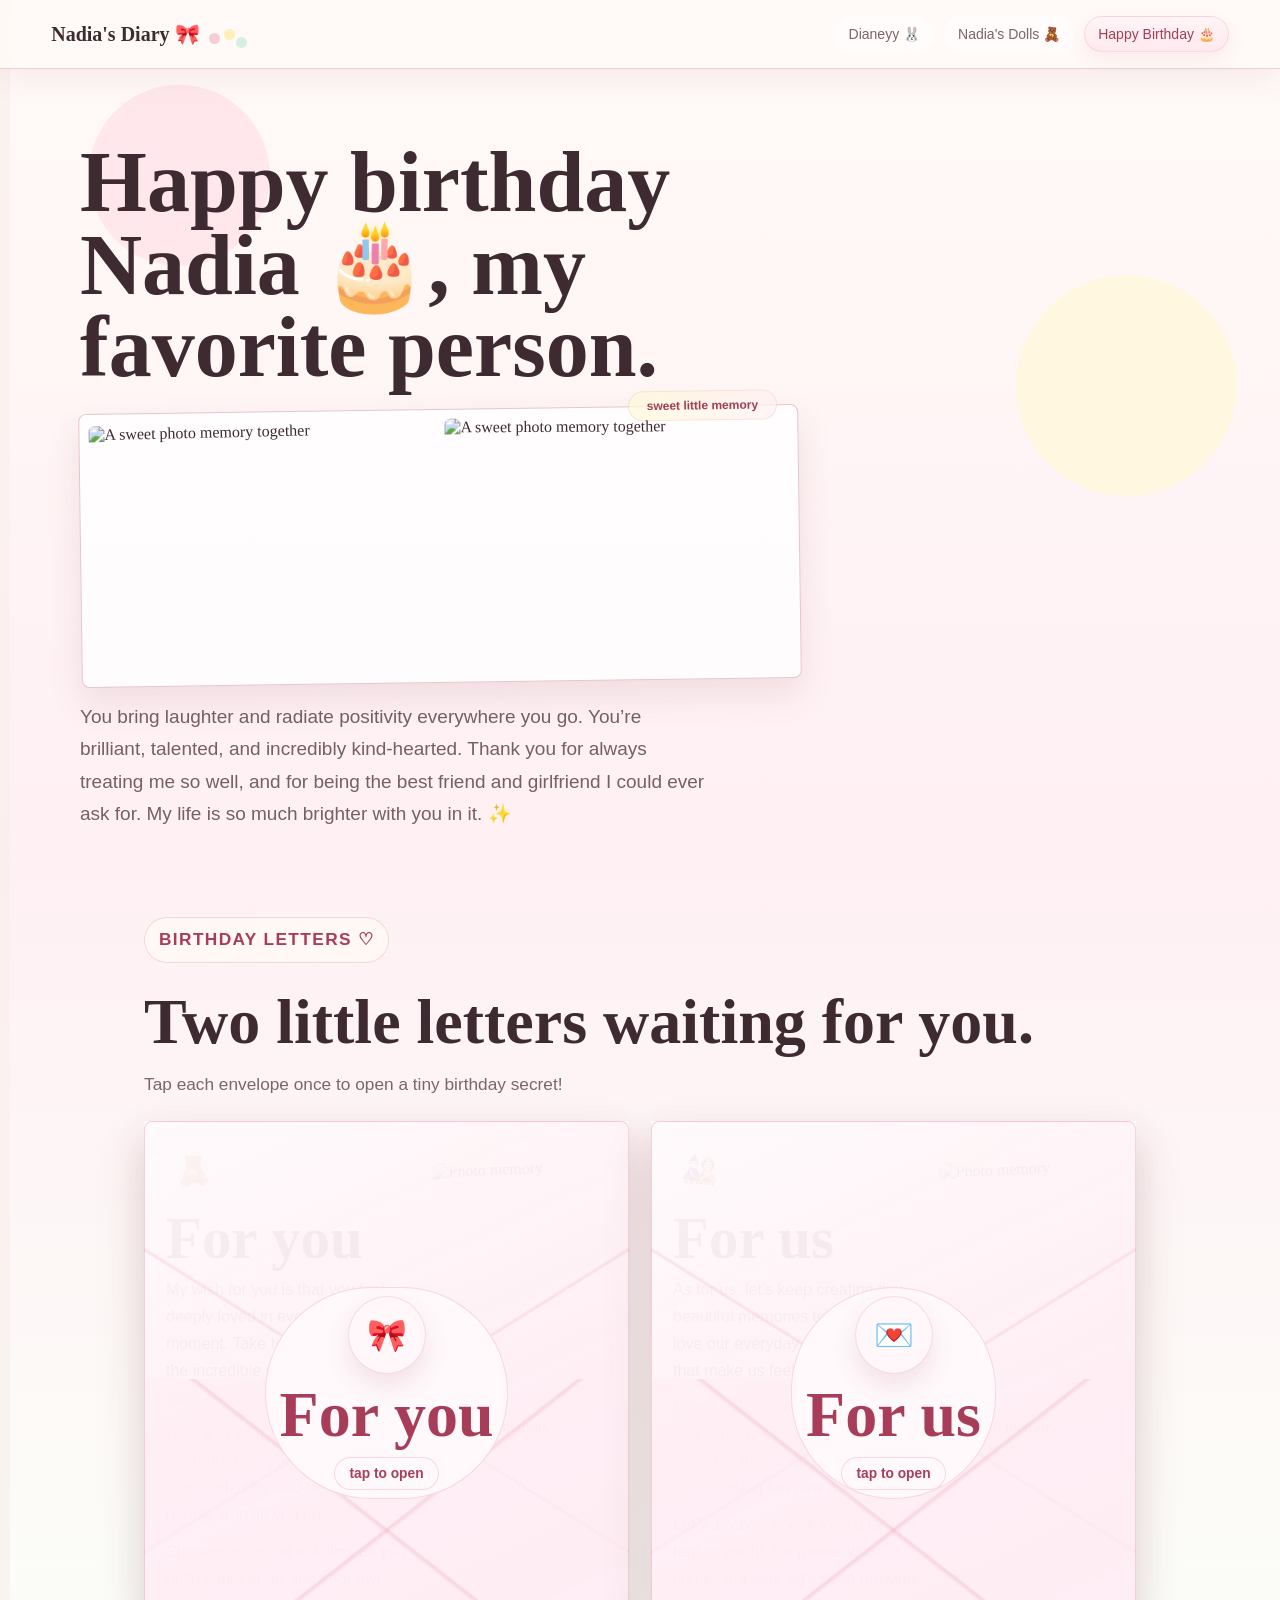
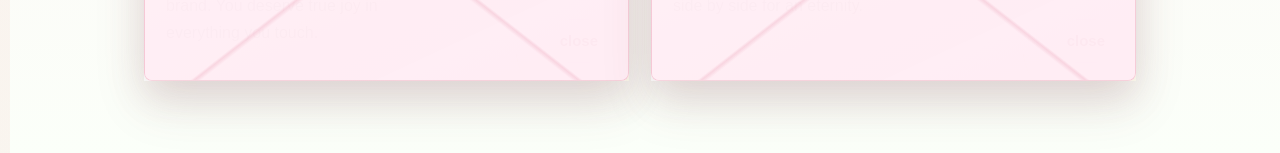
==== commit 3129cfb0: "Use root photo paths for GitHub upload" ====
--- a/birthday-envelope-preview.html
+++ b/birthday-envelope-preview.html
@@ -23,8 +23,8 @@
         <p class="eyebrow"></p>
         <h1>Happy birthday Nadia 🎂, my favorite person.</h1>
         <figure class="hero-memory-strip">
-          <img src="./assets/uploads/birthday-wedding-left.jpg" alt="A sweet photo memory together" />
-          <img src="./assets/uploads/birthday-wedding-right.jpg" alt="A sweet photo memory together" />
+          <img src="./birthday-wedding-left.jpg" alt="A sweet photo memory together" />
+          <img src="./birthday-wedding-right.jpg" alt="A sweet photo memory together" />
         </figure>
         <p>You bring laughter and radiate positivity everywhere you go. You’re brilliant, talented, and incredibly kind-hearted. Thank you for always treating me so well, and for being the best friend and girlfriend I could ever ask for. My life is so much brighter with you in it. ✨</p>
       </section>
@@ -55,11 +55,11 @@
               </div>
               <div class="wish-photos" aria-hidden="true">
                 <figure class="polaroid tilt-a portrait-top">
-                  <img src="./assets/uploads/birthday-solo-1.jpg" alt="Photo memory" loading="lazy" />
+                  <img src="./birthday-solo-1.jpg" alt="Photo memory" loading="lazy" />
                   <figcaption></figcaption>
                 </figure>
                 <figure class="polaroid tilt-b portrait-top">
-                  <img src="./assets/uploads/birthday-solo-2.png" alt="Photo memory" loading="lazy" />
+                  <img src="./birthday-solo-2.png" alt="Photo memory" loading="lazy" />
                   <figcaption></figcaption>
                 </figure>
               </div>
@@ -85,11 +85,11 @@
               </div>
               <div class="wish-photos" aria-hidden="true">
                 <figure class="polaroid tilt-a">
-                  <img src="./assets/uploads/birthday-couple-1.jpg" alt="Photo memory" loading="lazy" />
+                  <img src="./birthday-couple-1.jpg" alt="Photo memory" loading="lazy" />
                   <figcaption></figcaption>
                 </figure>
                 <figure class="polaroid tilt-b">
-                  <img src="./assets/uploads/birthday-couple-2.jpg" alt="Photo memory" loading="lazy" />
+                  <img src="./birthday-couple-2.jpg" alt="Photo memory" loading="lazy" />
                   <figcaption></figcaption>
                 </figure>
               </div>
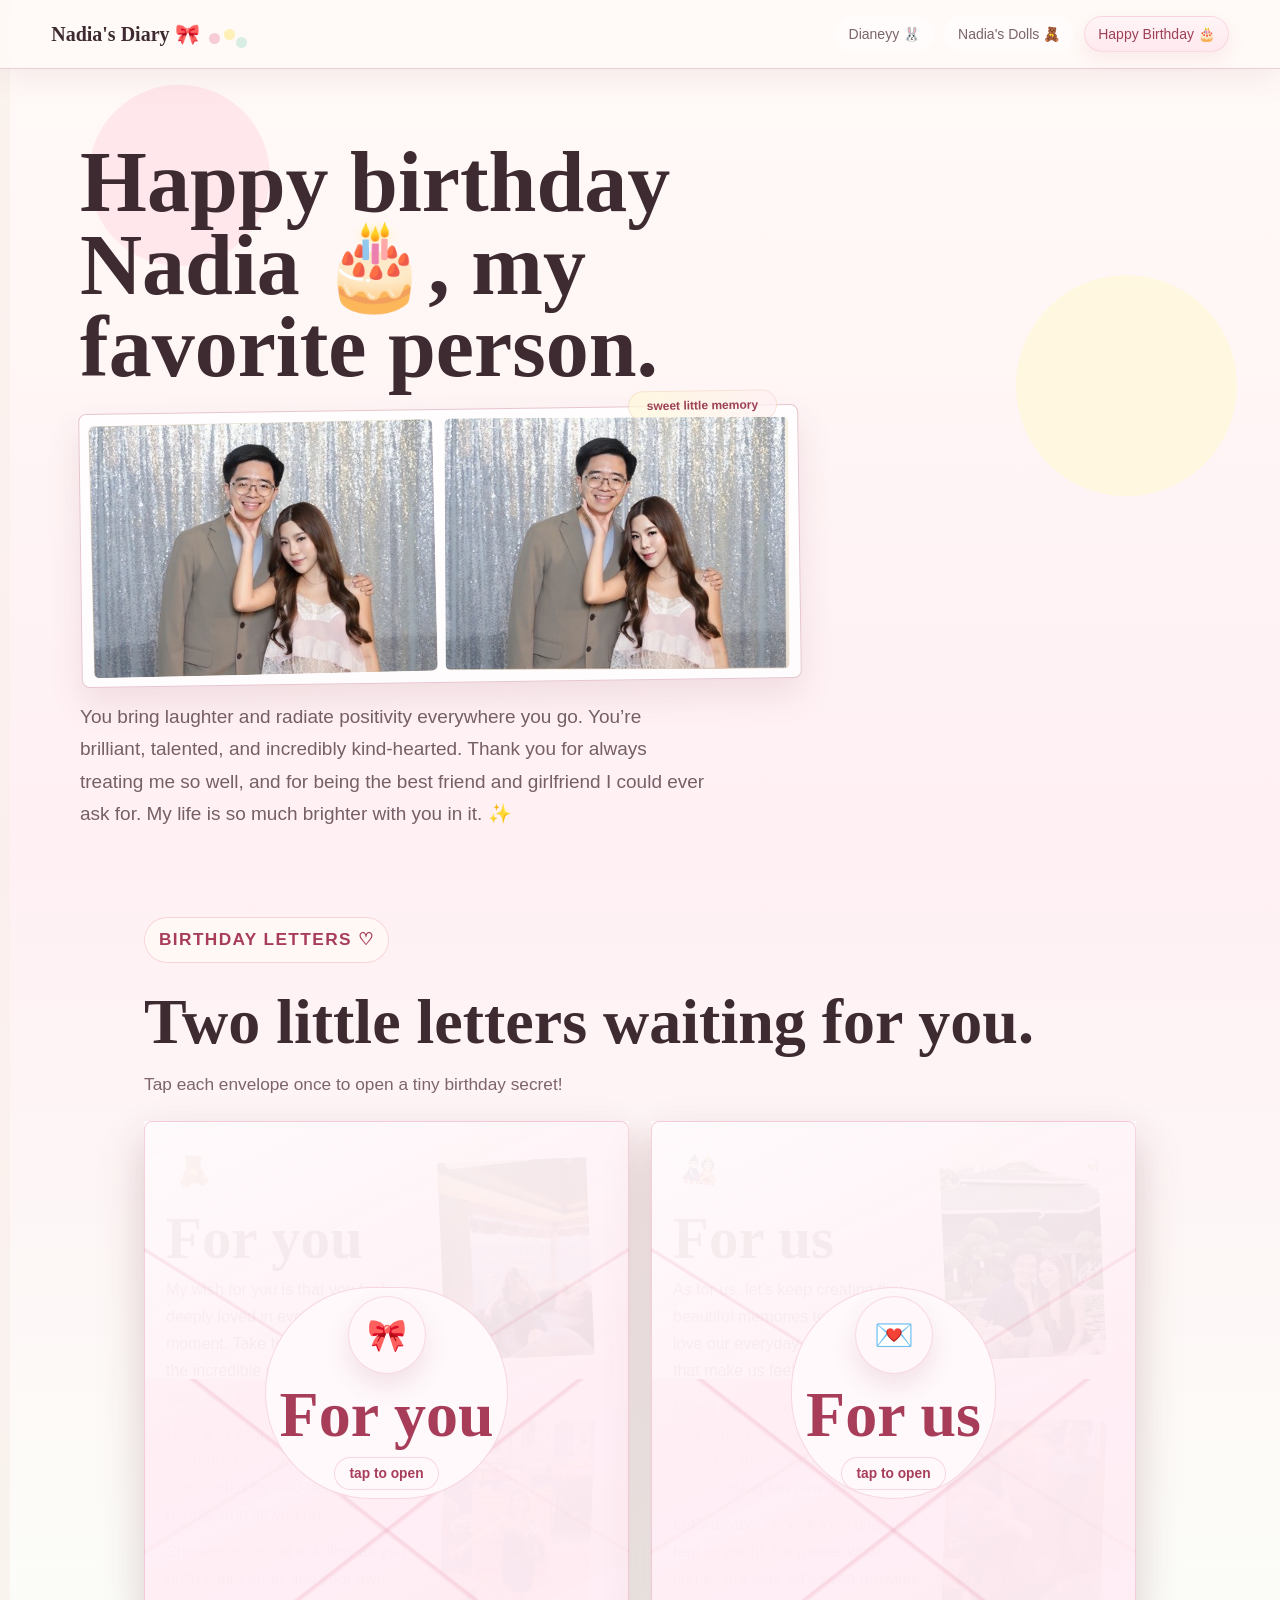
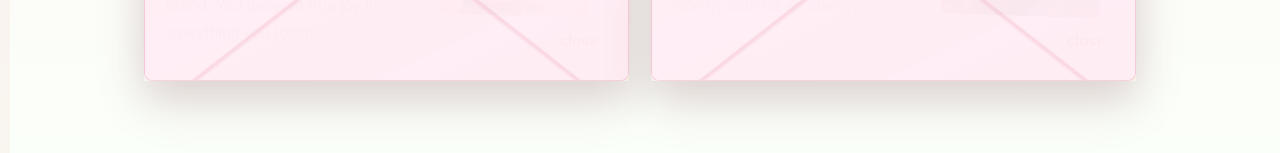
==== commit f6f46fd6: "refactor: relocate image assets to dedicated uploads directory" ====
--- a/birthday-envelope-preview.html
+++ b/birthday-envelope-preview.html
@@ -23,8 +23,8 @@
         <p class="eyebrow"></p>
         <h1>Happy birthday Nadia 🎂, my favorite person.</h1>
         <figure class="hero-memory-strip">
-          <img src="./birthday-wedding-left.jpg" alt="A sweet photo memory together" />
-          <img src="./birthday-wedding-right.jpg" alt="A sweet photo memory together" />
+          <img src="./assets/uploads/birthday-wedding-left.jpg" alt="A sweet photo memory together" />
+          <img src="./assets/uploads/birthday-wedding-right.jpg" alt="A sweet photo memory together" />
         </figure>
         <p>You bring laughter and radiate positivity everywhere you go. You’re brilliant, talented, and incredibly kind-hearted. Thank you for always treating me so well, and for being the best friend and girlfriend I could ever ask for. My life is so much brighter with you in it. ✨</p>
       </section>
@@ -55,11 +55,11 @@
               </div>
               <div class="wish-photos" aria-hidden="true">
                 <figure class="polaroid tilt-a portrait-top">
-                  <img src="./birthday-solo-1.jpg" alt="Photo memory" loading="lazy" />
+                  <img src="./assets/uploads/birthday-solo-1.jpg" alt="Photo memory" loading="lazy" />
                   <figcaption></figcaption>
                 </figure>
                 <figure class="polaroid tilt-b portrait-top">
-                  <img src="./birthday-solo-2.png" alt="Photo memory" loading="lazy" />
+                  <img src="./assets/uploads/birthday-solo-2.png" alt="Photo memory" loading="lazy" />
                   <figcaption></figcaption>
                 </figure>
               </div>
@@ -85,11 +85,11 @@
               </div>
               <div class="wish-photos" aria-hidden="true">
                 <figure class="polaroid tilt-a">
-                  <img src="./birthday-couple-1.jpg" alt="Photo memory" loading="lazy" />
+                  <img src="./assets/uploads/birthday-couple-1.jpg" alt="Photo memory" loading="lazy" />
                   <figcaption></figcaption>
                 </figure>
                 <figure class="polaroid tilt-b">
-                  <img src="./birthday-couple-2.jpg" alt="Photo memory" loading="lazy" />
+                  <img src="./assets/uploads/birthday-couple-2.jpg" alt="Photo memory" loading="lazy" />
                   <figcaption></figcaption>
                 </figure>
               </div>
